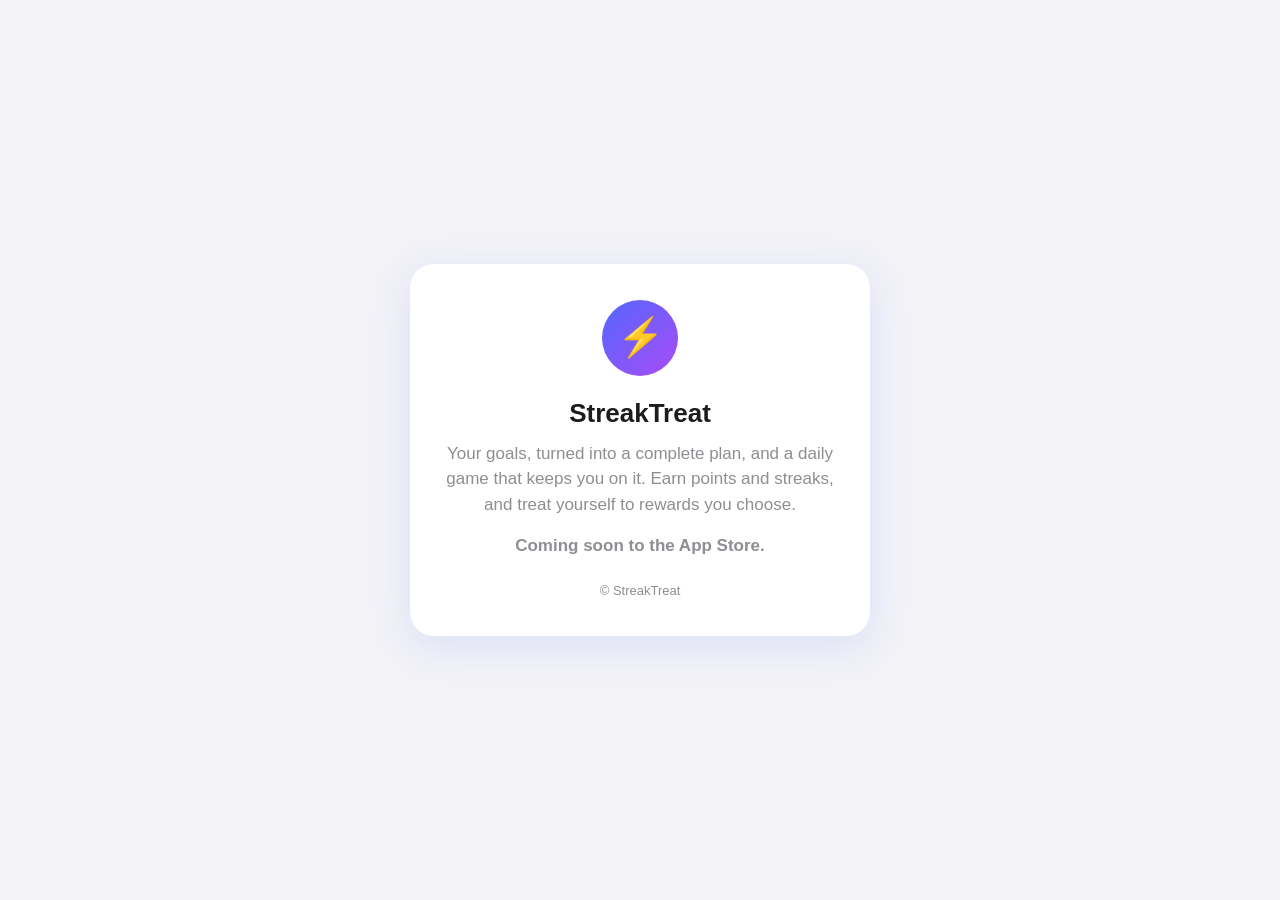
==== index.html @ d7f19c35 "StreakTreat website: homepage, email-link fallback, app-site association" ====
<!doctype html>
<html lang="en">
<head>
<meta charset="utf-8">
<meta name="viewport" content="width=device-width, initial-scale=1">
<title>StreakTreat</title>
<meta name="description" content="Turn your fitness goal into a complete plan, then make every day a game you want to win.">
<link rel="stylesheet" href="/style.css">
</head>
<body>
<main class="card">
  <div class="logo" aria-hidden="true">⚡</div>
  <h1>StreakTreat</h1>
  <p>Your goals, turned into a complete plan, and a daily game that keeps you on it. Earn points and streaks, and treat yourself to rewards you choose.</p>
  <p><strong>Coming soon to the App Store.</strong></p>
  <small>© StreakTreat</small>
</main>
</body>
</html>
---- style.css ----
:root { color-scheme: light dark; --indigo: #5466ff; --purple: #a84df5; }
* { box-sizing: border-box; }
body { margin: 0; font: 17px/1.5 -apple-system, BlinkMacSystemFont, "Segoe UI", Roboto, sans-serif;
       background: #f2f2f7; color: #1c1c1e; min-height: 100vh; display: flex; align-items: center; justify-content: center; padding: 24px; }
@media (prefers-color-scheme: dark) { body { background: #000; color: #f2f2f7; } .card { background: #1c1c1e; } }
.card { background: #fff; border-radius: 24px; padding: 36px 28px; max-width: 460px; width: 100%; text-align: center;
        box-shadow: 0 10px 40px rgba(84, 102, 255, 0.12); }
.logo { width: 76px; height: 76px; border-radius: 50%; margin: 0 auto 18px; display: flex; align-items: center; justify-content: center;
        background: linear-gradient(135deg, var(--indigo), var(--purple)); color: #fff; font-size: 38px; }
h1 { font-size: 26px; margin: 0 0 8px; }
p { color: #8e8e93; margin: 0 0 16px; }
.button { display: inline-block; margin-top: 8px; padding: 14px 28px; border-radius: 14px; color: #fff; font-weight: 600; text-decoration: none;
          background: linear-gradient(135deg, var(--indigo), var(--purple)); }
small { display: block; margin-top: 22px; color: #8e8e93; font-size: 13px; }
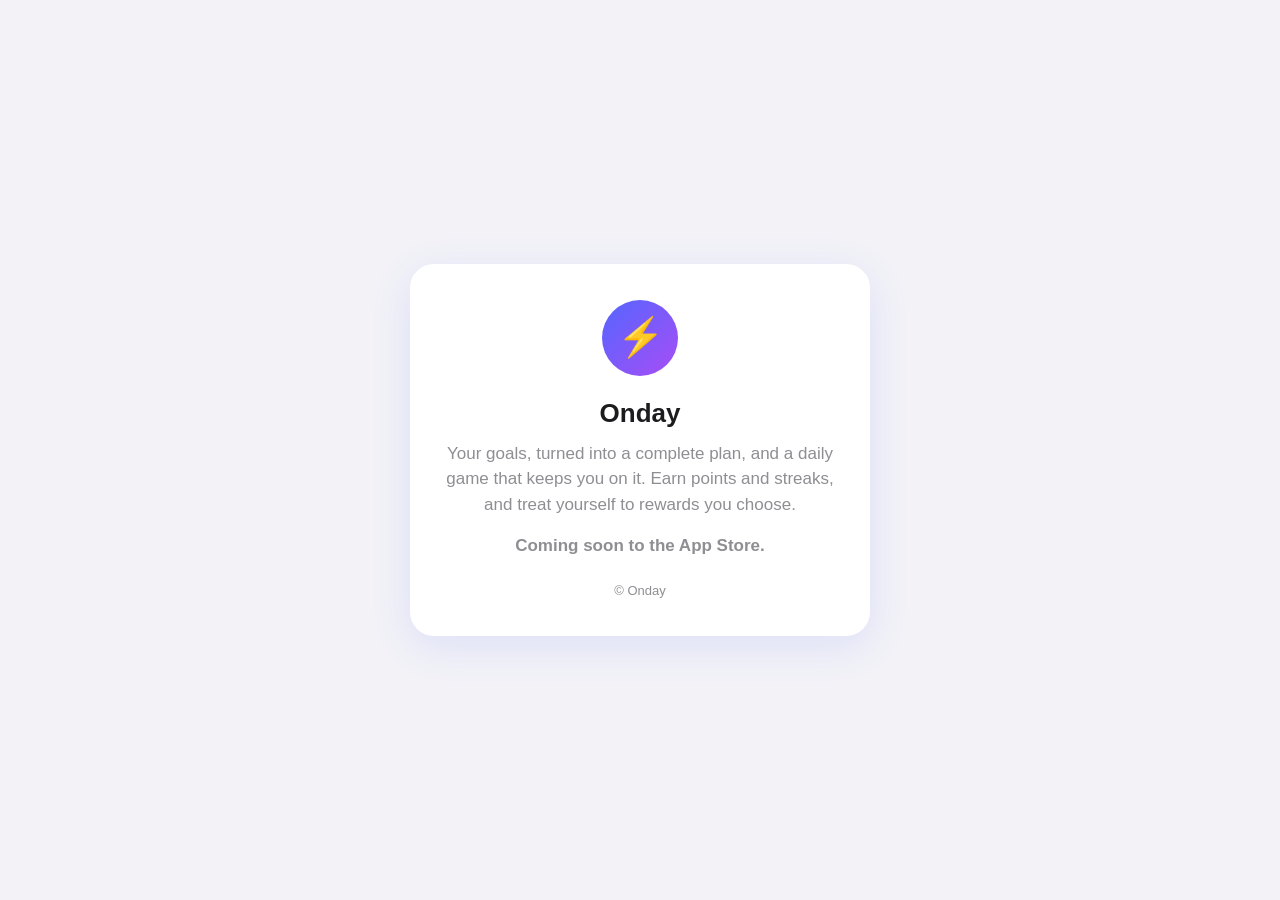
==== commit 1134f196: "Update website from MyFirstApp@557184a" ====
--- a/index.html
+++ b/index.html
@@ -3,17 +3,17 @@
 <head>
 <meta charset="utf-8">
 <meta name="viewport" content="width=device-width, initial-scale=1">
-<title>StreakTreat</title>
+<title>Onday</title>
 <meta name="description" content="Turn your fitness goal into a complete plan, then make every day a game you want to win.">
 <link rel="stylesheet" href="/style.css">
 </head>
 <body>
 <main class="card">
   <div class="logo" aria-hidden="true">⚡</div>
-  <h1>StreakTreat</h1>
+  <h1>Onday</h1>
   <p>Your goals, turned into a complete plan, and a daily game that keeps you on it. Earn points and streaks, and treat yourself to rewards you choose.</p>
   <p><strong>Coming soon to the App Store.</strong></p>
-  <small>© StreakTreat</small>
+  <small>© Onday</small>
 </main>
 </body>
 </html>
